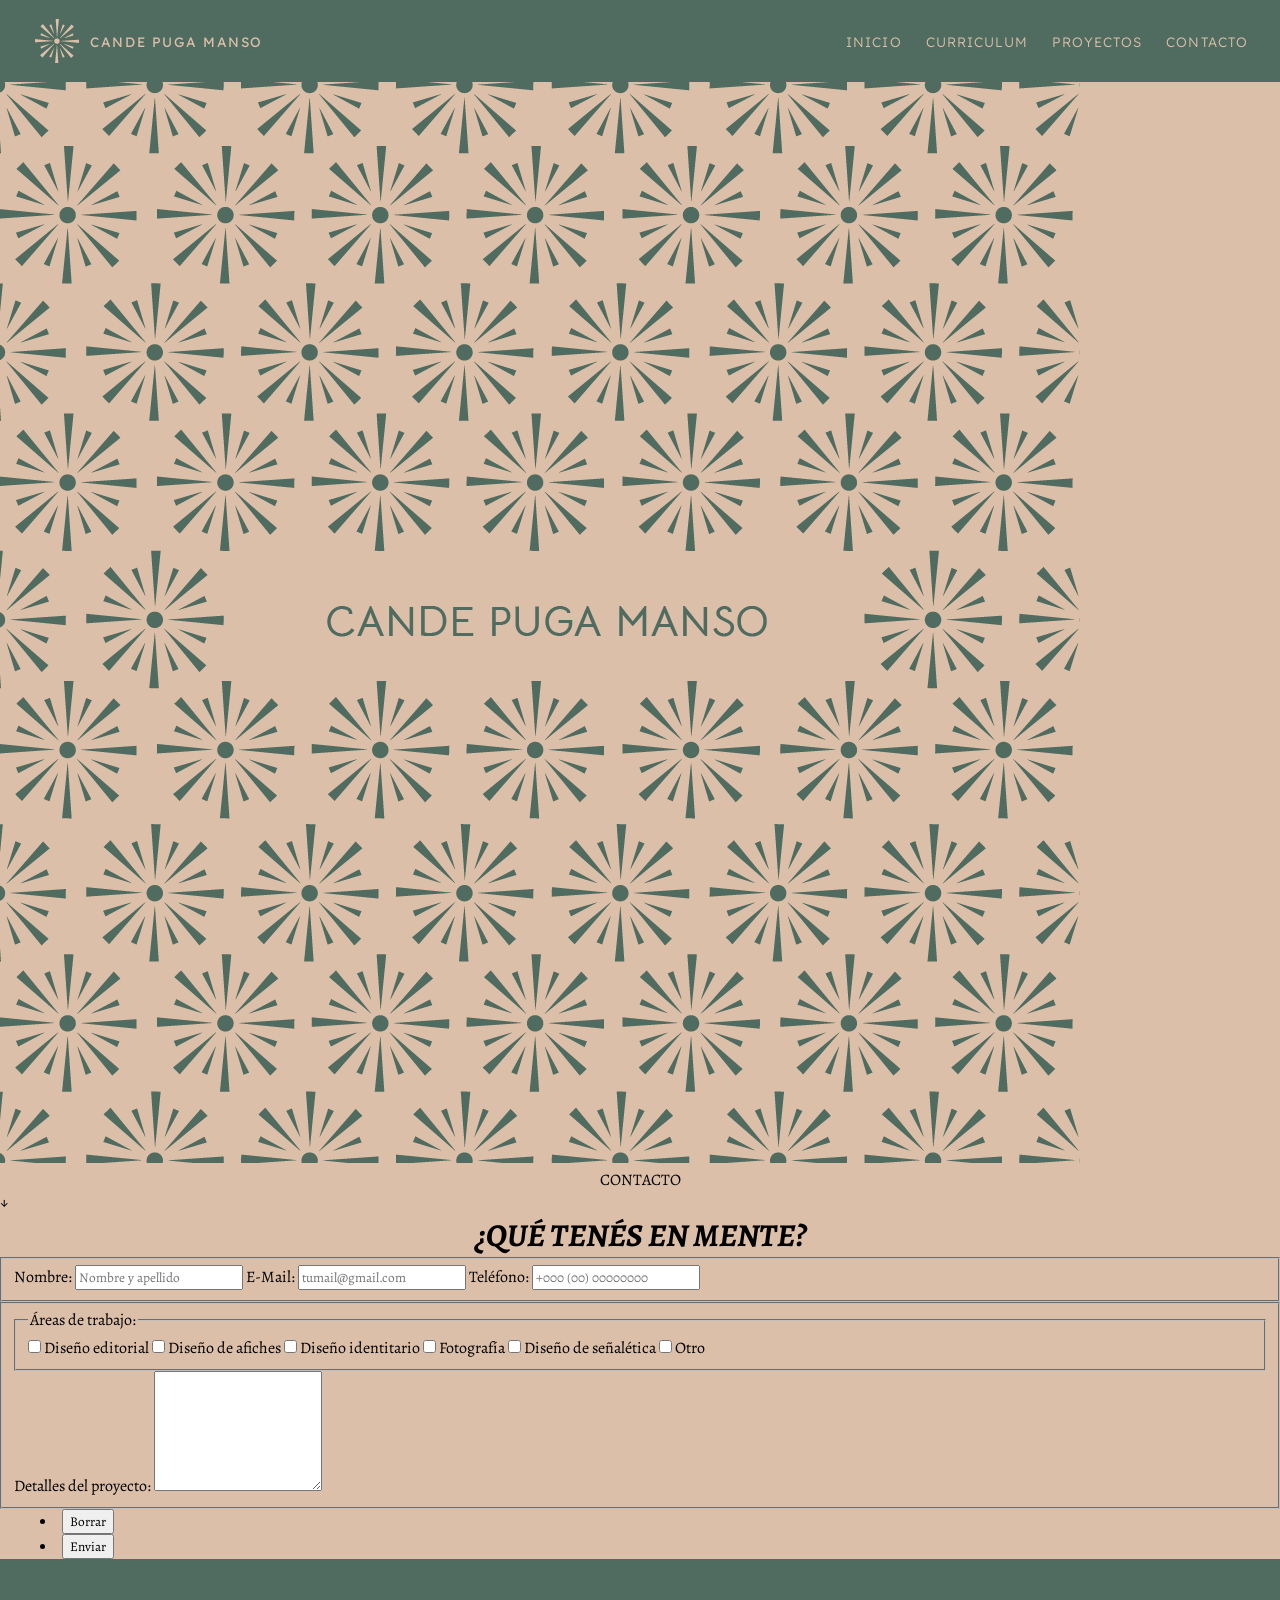
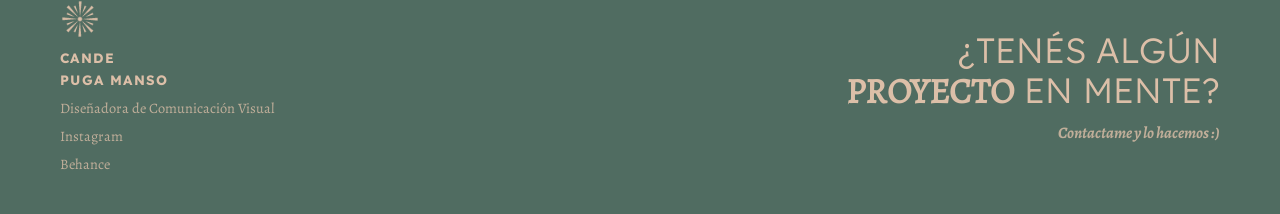
==== contacto.html @ a53de8e3 "html completos" ====
<!DOCTYPE html>
<html>

<head>
    <meta charset="utf-8" />
    <title>Contacto — Candela Puga Manso</title>
    <link rel="stylesheet" href="estilos.css">
    <link rel="icon" href="img/logo_cande_puga_manso.png">
</head>

<body>
    <header>
        <a href="index.html" class="logo">
            <img src="img/logo_cande_puga_manso_trama.png" alt="Logo de Candela Puga Manso" />
            <span>CANDE PUGA MANSO</span>
        </a>
        <nav>
            <a href="inicio.html">INICIO</a>
            <a href="curriculum.html">CURRICULUM</a>
            <a href="proyectos.html">PROYECTOS</a>
            <a href="contacto.html">CONTACTO</a>
        </nav>
    </header>

    <main>

        <section id="hero-contacto">
            <img src="img/textura_y_nombre.png" alt="Contacto" class="hero-contacto-img" />
            <p>CONTACTO</p>
            <span class="flecha">↓</span>
        </section>

        <section id="formulario">
            <h2>¿QUÉ TENÉS EN MENTE?</h2>

            <form>
                <fieldset id="datos-personales">
                    <label for="nombre">Nombre:
                        <input type="text" id="nombre" name="nombre" placeholder="Nombre y apellido" />
                    </label>
                    <label for="email">E-Mail:
                        <input type="email" id="email" name="email" placeholder="tumail@gmail.com" />
                    </label>
                    <label for="telefono">Teléfono:
                        <input type="tel" id="telefono" name="telefono" placeholder="+000 (00) 00000000" />
                    </label>
                </fieldset>

                <fieldset id="areas-y-detalles">
                    <fieldset id="areas">
                        <legend>Áreas de trabajo:</legend>
                        <label><input type="checkbox" name="area" value="editorial"> Diseño editorial</label>
                        <label><input type="checkbox" name="area" value="afiches"> Diseño de afiches</label>
                        <label><input type="checkbox" name="area" value="identidad"> Diseño identitario</label>
                        <label><input type="checkbox" name="area" value="fotografia"> Fotografía</label>
                        <label><input type="checkbox" name="area" value="senaletica"> Diseño de señalética</label>
                        <label><input type="checkbox" name="area" value="otro"> Otro</label>
                    </fieldset>

                    <label for="detalles">Detalles del proyecto:
                        <textarea id="detalles" name="detalles" rows="6"></textarea>
                    </label>
                </fieldset>

                <menu>
                    <li><button type="reset">Borrar</button></li>
                    <li><button type="submit">Enviar</button></li>
                </menu>
            </form>
        </section>

    </main>

    <footer>
        <section class="footer-bio">
            <img src="img/logo_cande_puga_manso_trama.png" alt="Logo" />
            <strong>CANDE<br>PUGA MANSO</strong>
            <p>Diseñadora de Comunicación Visual</p>
            <a href="https://www.instagram.com/yo.brillito/" target="_blank" rel="noopener">Instagram</a>
            <a href="https://www.behance.net/candepm" target="_blank" rel="noopener">Behance</a>
        </section>
        <section class="footer-cta">
            <p class="footer-cta-texto">¿TENÉS ALGÚN <strong>PROYECTO</strong> EN MENTE?</p>
            <p class="footer-cta-sub">Contactame y lo hacemos :)</p>
        </section>
    </footer>

</body>

</html>
---- estilos.css ----
/* CSS DOCUMENT */
@charset "UTF-8";

/* ---- FUENTES ---- */
@font-face {
    font-family: "Alegreya Reg";
    src: url(fuentes/Alegreya-VariableFont_wght.ttf) format(truetype);
    font-weight: normal;
    font-style: normal;
}

@font-face {
    font-family: "Alegreya Italic";
    src: url(fuentes/Alegreya-Italic-VariableFont_wght.ttf) format(truetype);
    font-weight: bold;
    font-style: italic;
}

@font-face {
    font-family: "Lexend";
    src: url(fuentes/Lexend-VariableFont_wght.ttf) format(truetype);
    font-weight: 100 900;
    font-style: normal;
}

/* ---- GENERAL ---- */
* {
    font-family: 'Alegreya Reg', serif;
    margin: 0;
    max-width: 1920px;
    box-sizing: border-box;
}

body {
    background-color: rgb(220, 191, 168);
    margin: 0;
}

h1 {
    font-family: 'Lexend', sans-serif;
    color: rgb(54, 73, 65);
    font-size: 3rem;
    text-align: center;
}

h2, h3 {
    font-family: 'Alegreya Italic', serif;
    text-wrap-style: balance;
    text-align: center;
}

h2 { font-size: 2rem; }

p {
    font-size: 1rem;
    text-wrap-style: balance;
    text-align: center;
}

hr {
    border: none;
    border-top: 2px solid rgb(220, 191, 168);
    opacity: 0.4;
    width: 30px;
    margin: 0;
}

/* ---- INDEX ---- */
body.page-index {
    display: flex;
    align-items: center;
    justify-content: center;
    min-height: 100vh;
    margin: 0;
    background-color: rgb(80, 108, 97);
}

.splash {
    display: flex;
    flex-direction: column;
    align-items: center;
    gap: 1rem;
    text-align: center;
}

.splash svg {
    width: 100px;
    height: 100px;
}

.splash p {
    font-family: 'Lexend', sans-serif;
    color: rgb(220, 191, 168);
    letter-spacing: 0.15em;
    font-size: 0.85rem;
}

.splash__divider {
    width: 200px;
    height: 3px;
    background-color: rgb(220, 191, 168);
    opacity: 0.4;
}

.splash__link {
    font-family: 'Lexend', sans-serif;
    color: rgb(220, 191, 168);
    letter-spacing: 0.15em;
    font-size: 0.85rem;
    text-decoration: none;
    font-weight: 300;
    transition: font-weight 0.1s;
}

.splash__link:hover {
    font-weight: 700;
}

/* ---- HEADER ---- */
header {
    display: flex;
    align-items: center;
    justify-content: space-between;
    padding: 16px 32px;
    background-color: rgb(80, 108, 97);
    color: rgb(220, 191, 168);
    font-family: 'Lexend', sans-serif;
    max-width: 100%;
}

.logo {
    display: flex;
    align-items: center;
    gap: 8px;
    text-decoration: none;
    color: rgb(220, 191, 168);
}

.logo img {
    width: 50px;
    height: 50px;
    object-fit: contain;
}

.logo span {
    font-family: 'Lexend', sans-serif;
    font-size: 0.85rem;
    letter-spacing: 0.12em;
}

nav {
    display: flex;
    gap: 24px;
}

nav a {
    text-decoration: none;
    color: rgb(220, 191, 168);
    font-family: 'Lexend', sans-serif;
    font-size: 0.85rem;
    letter-spacing: 0.08em;
    font-weight: 300;
    transition: font-weight 0.1s;
}

nav a:hover {
    font-weight: 700;
}

/* ---- HERO CARRUSEL ---- */
#hero {
    position: relative;
    width: 100%;
    max-width: 100%;
    height: calc(100vh - 82px);
    overflow: hidden;
}

.slide {
    position: absolute;
    top: 0;
    left: 0;
    width: 100%;
    height: 100%;
    object-fit: cover;
    opacity: 0;
    transition: opacity 0.6s ease;
    max-width: none;
}

.slide.activo {
    opacity: 1;
}

.carrusel-btn {
    position: absolute;
    top: 50%;
    transform: translateY(-50%);
    background: rgba(80, 108, 97, 0.6);
    color: rgb(220, 191, 168);
    border: none;
    font-size: 1.5rem;
    padding: 14px 18px;
    cursor: pointer;
    transition: background 0.2s;
    z-index: 10;
}

.carrusel-btn:hover {
    background: rgba(80, 108, 97, 0.9);
}

.carrusel-btn.prev { left: 20px; }
.carrusel-btn.next { right: 20px; }

/* ---- FOOTER ---- */
footer {
    display: flex;
    justify-content: space-between;
    align-items: center;
    padding: 40px 60px;
    background-color: rgb(80, 108, 97);
    max-width: 100%;
    gap: 40px;
}

.footer-bio {
    display: flex;
    flex-direction: column;
    gap: 8px;
    max-width: 260px;
}

.footer-bio img {
    width: 40px;
    height: 40px;
    object-fit: contain;
}

.footer-bio strong {
    font-family: 'Lexend', sans-serif;
    color: rgb(220, 191, 168);
    font-size: 0.85rem;
    letter-spacing: 0.1em;
    line-height: 1.6;
    display: block;
}

.footer-bio p {
    font-family: 'Alegreya Reg', serif;
    color: rgb(220, 191, 168);
    font-size: 0.9rem;
    text-align: left;
    opacity: 0.8;
}

.footer-bio a {
    color: rgb(220, 191, 168);
    text-decoration: none;
    font-family: 'Alegreya Reg', serif;
    font-size: 0.9rem;
    opacity: 0.8;
}

.footer-bio a:hover {
    opacity: 1;
    text-decoration: underline;
}

.footer-cta {
    text-align: right;
    max-width: 420px;
}

.footer-cta-texto {
    font-family: 'Lexend', sans-serif;
    color: rgb(220, 191, 168);
    font-size: 2.2rem;
    font-weight: 300;
    line-height: 1.15;
    text-align: right;
    text-wrap-style: balance;
}

.footer-cta-texto strong {
    font-weight: 700;
}

.footer-cta-sub {
    font-family: 'Alegreya Italic', serif;
    color: rgb(220, 191, 168);
    font-size: 1rem;
    opacity: 0.8;
    margin-top: 10px;
    text-align: right;
}

/* ---- CURRICULUM ---- */
#sobre-mi-curriculum {
    display: grid;
    grid-template-columns: 1fr 1fr;
    min-height: 60vh;
}

#sobre-mi-curriculum img {
    width: 100%;
    height: 100%;
    object-fit: cover;
    object-position: center top;
    display: block;
    max-width: none;
}

#sobre-mi-curriculum article {
    background-color: rgb(80, 108, 97);
    padding: 60px 50px;
    display: flex;
    flex-direction: column;
    justify-content: center;
    gap: 20px;
}

#sobre-mi-curriculum h2 {
    font-family: 'Lexend', sans-serif;
    color: rgb(220, 191, 168);
    font-size: 3rem;
    font-weight: 300;
    line-height: 1.2;
    text-align: left;
}

#sobre-mi-curriculum h2 strong {
    font-weight: 700;
}

#sobre-mi-curriculum p {
    font-family: 'Alegreya Italic', serif;
    color: rgb(220, 191, 168);
    font-size: 1.3rem;
    line-height: 1.7;
    text-align: left;
    opacity: 0.9;
}

#curriculum-info {
    display: grid;
    grid-template-columns: 1fr 1fr 1fr;
    background-color: rgb(80, 108, 97);
    padding: 60px;
    gap: 40px;
}

#curriculum-info article {
    display: flex;
    flex-direction: column;
    gap: 12px;
    margin: 0;
}

#curriculum-info h3 {
    font-family: 'Lexend', sans-serif;
    color: rgb(220, 191, 168);
    font-size: 1.2rem;
    font-weight: 700;
    letter-spacing: 0.12em;
    text-align: left;
    margin: 0;
}

#curriculum-info hr {
    border: none;
    border-top: 2px solid rgb(220, 191, 168);
    opacity: 0.4;
    width: 30px;
    margin: 0;
}

#curriculum-info hr.larga {
    width: 100%;
    opacity: 0.3;
}

#curriculum-info strong {
    font-family: 'Alegreya Italic', serif;
    color: rgb(220, 191, 168);
    font-size: 1.15rem;
    display: block;
    margin: 0;
}

#curriculum-info p {
    font-family: 'Alegreya Reg', serif;
    color: rgb(220, 191, 168);
    font-size: 1.05rem;
    text-align: left;
    opacity: 0.8;
    line-height: 1.6;
    margin: 0;
}
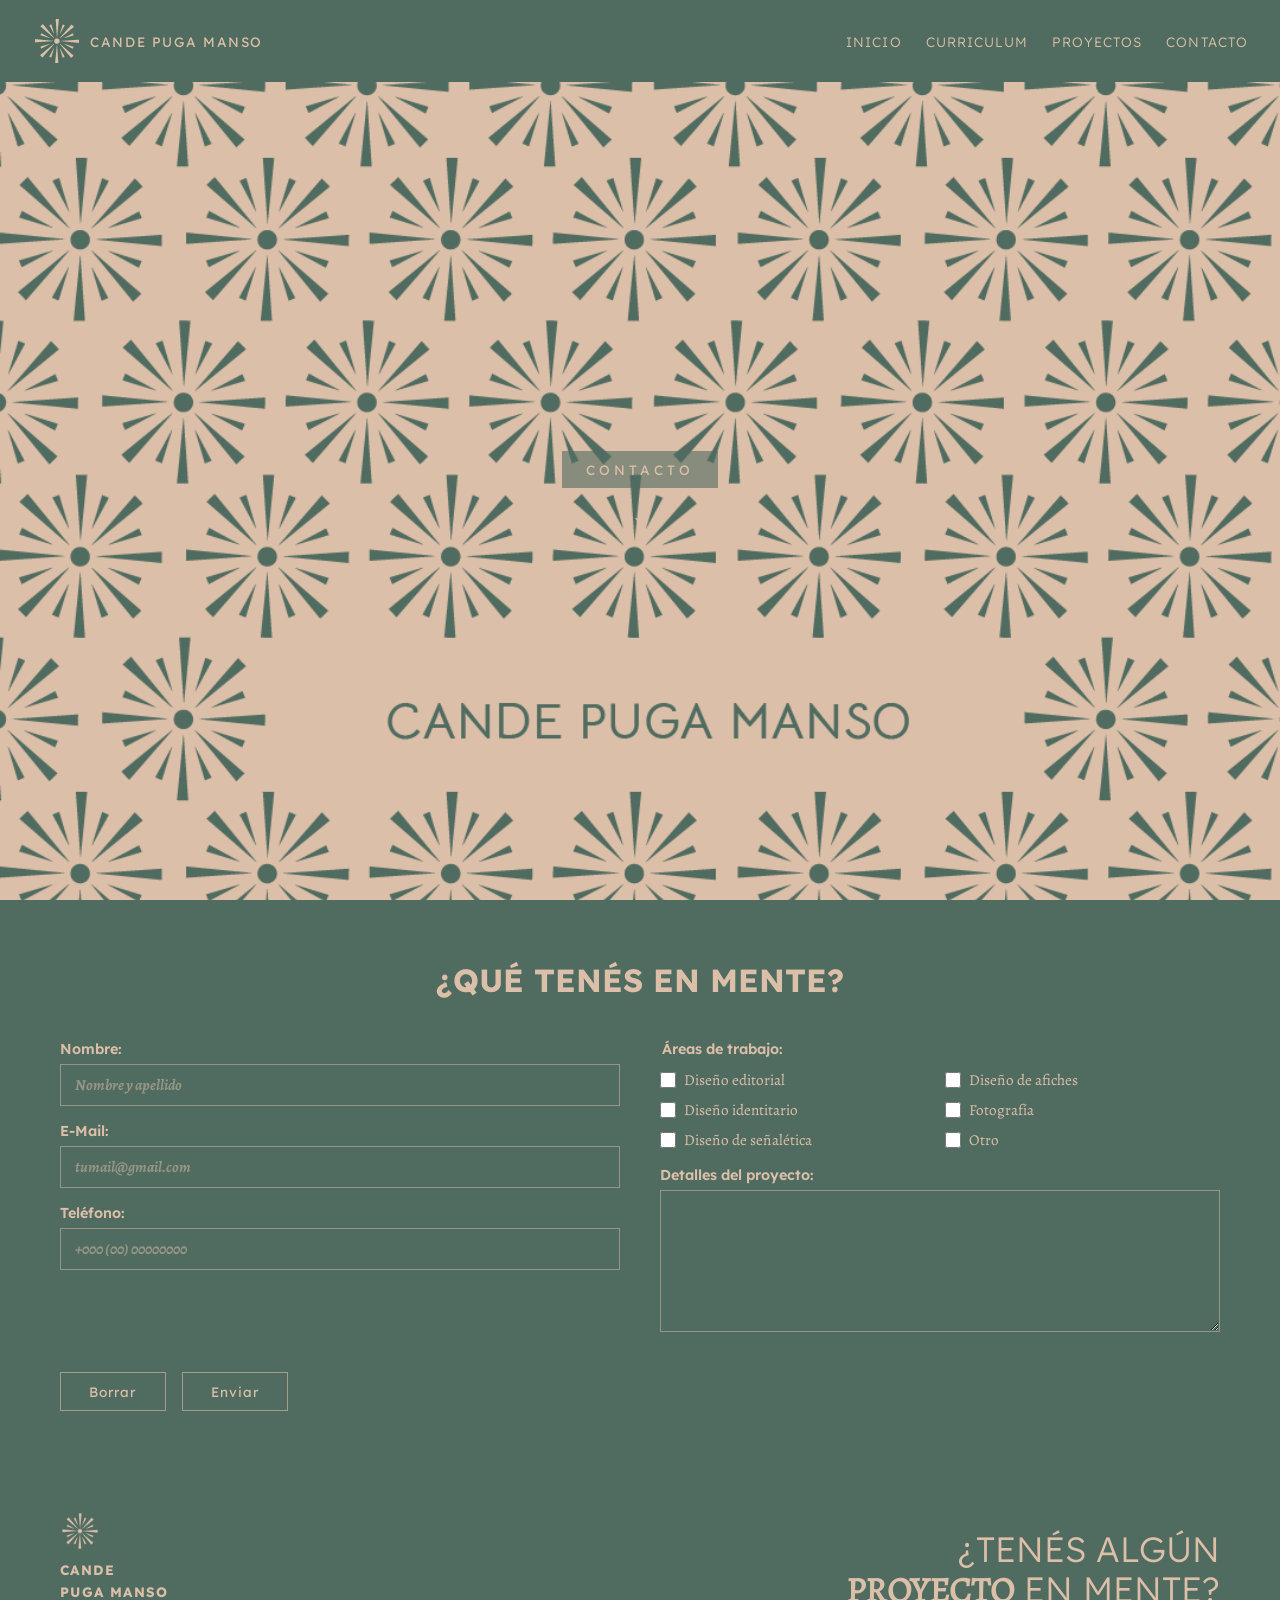
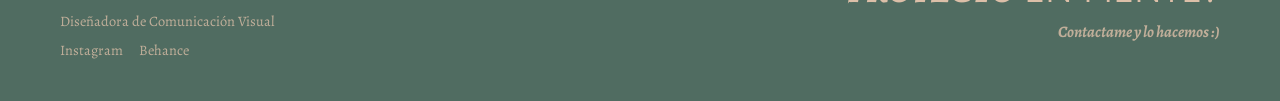
==== commit f59f275f: "cambios en footer" ====
--- a/contacto.html
+++ b/contacto.html
@@ -76,8 +76,10 @@
             <img src="img/logo_cande_puga_manso_trama.png" alt="Logo" />
             <strong>CANDE<br>PUGA MANSO</strong>
             <p>Diseñadora de Comunicación Visual</p>
-            <a href="https://www.instagram.com/yo.brillito/" target="_blank" rel="noopener">Instagram</a>
-            <a href="https://www.behance.net/candepm" target="_blank" rel="noopener">Behance</a>
+            <ul>
+                <li><a href="https://www.instagram.com/yo.brillito/" target="_blank" rel="noopener">Instagram</a></li>
+                <li><a href="https://www.behance.net/candepm" target="_blank" rel="noopener">Behance</a></li>
+            </ul>
         </section>
         <section class="footer-cta">
             <p class="footer-cta-texto">¿TENÉS ALGÚN <strong>PROYECTO</strong> EN MENTE?</p>
@@ -87,4 +89,4 @@
 
 </body>
 
-</html>
+</html>
--- a/estilos.css
+++ b/estilos.css
@@ -295,6 +295,14 @@
     text-align: right;
 }
 
+.footer-bio ul {
+    list-style: none;
+    padding: 0;
+    margin: 0;
+    display: flex;
+    gap: 16px;
+}
+
 /* ---- CURRICULUM ---- */
 #sobre-mi-curriculum {
     display: grid;
@@ -323,7 +331,7 @@
 #sobre-mi-curriculum h2 {
     font-family: 'Lexend', sans-serif;
     color: rgb(220, 191, 168);
-    font-size: 3rem;
+    font-size: 2.2rem;
     font-weight: 300;
     line-height: 1.2;
     text-align: left;
@@ -336,7 +344,7 @@
 #sobre-mi-curriculum p {
     font-family: 'Alegreya Italic', serif;
     color: rgb(220, 191, 168);
-    font-size: 1.3rem;
+    font-size: 1.1rem;
     line-height: 1.7;
     text-align: left;
     opacity: 0.9;
@@ -397,3 +405,306 @@
     line-height: 1.6;
     margin: 0;
 }
+
+/* ---- PROYECTOS ---- */
+#hero-proyectos {
+    position: relative;
+    width: 100%;
+    max-width: 100%;
+    height: calc(100vh - 82px);
+    overflow: hidden;
+    display: flex;
+    align-items: center;
+    justify-content: center;
+}
+
+.hero-gif {
+    position: absolute;
+    top: 0;
+    left: 0;
+    width: 100%;
+    height: 100%;
+    object-fit: cover;
+    max-width: none;
+}
+
+.hero-proyectos-texto {
+    position: relative;
+    z-index: 2;
+    display: flex;
+    flex-direction: column;
+    align-items: center;
+    gap: 12px;
+    color: rgb(220, 191, 168);
+}
+
+.hero-proyectos-texto p {
+    font-family: 'Lexend', sans-serif;
+    font-size: 0.85rem;
+    letter-spacing: 0.3em;
+    color: rgb(220, 191, 168);
+    background-color: rgba(80, 108, 97, 0.6);
+    padding: 10px 24px;
+}
+
+.flecha {
+    font-size: 1.5rem;
+    color: rgb(220, 191, 168);
+    animation: bajar 1.2s ease-in-out infinite;
+}
+
+@keyframes bajar {
+    0%, 100% { transform: translateY(0); }
+    50%       { transform: translateY(8px); }
+}
+
+/* GALERÍA */
+#galeria {
+    display: grid;
+    grid-template-columns: repeat(3, 1fr);
+    grid-auto-rows: 300px;
+    gap: 6px;
+    padding: 6px;
+    background-color: rgb(220, 191, 168);
+    max-width: 100%;
+}
+
+#galeria img {
+    width: 100%;
+    height: 100%;
+    object-fit: cover;
+    display: block;
+    cursor: pointer;
+    max-width: none;
+    transition: opacity 0.2s;
+}
+
+#galeria img:hover {
+    opacity: 0.85;
+}
+
+/* imagen grande que ocupa dos filas */
+#galeria img:nth-child(3) {
+    grid-row: span 2;
+}
+
+/* LIGHTBOX */
+#lightbox {
+    display: none;
+    position: fixed;
+    inset: 0;
+    background: rgba(0, 0, 0, 0.85);
+    z-index: 1000;
+    align-items: center;
+    justify-content: center;
+}
+
+#lightbox.activo {
+    display: flex;
+}
+
+#lightbox-img {
+    max-width: 90vw;
+    max-height: 90vh;
+    object-fit: contain;
+    max-width: none;
+}
+
+#lightbox-cerrar {
+    position: absolute;
+    top: 24px;
+    right: 32px;
+    background: none;
+    border: none;
+    color: rgb(220, 191, 168);
+    font-size: 2rem;
+    cursor: pointer;
+    line-height: 1;
+}
+
+/* ---- CONTACTO ---- */
+#hero-contacto {
+    position: relative;
+    width: 100%;
+    max-width: 100%;
+    height: calc(100vh - 82px);
+    overflow: hidden;
+    display: flex;
+    flex-direction: column;
+    align-items: center;
+    justify-content: center;
+    gap: 12px;
+}
+
+.hero-contacto-img {
+    position: absolute;
+    top: 0;
+    left: 0;
+    width: 100%;
+    height: 100%;
+    object-fit: cover;
+    object-position: center top;
+    max-width: none;
+}
+
+#hero-contacto p {
+    position: relative;
+    z-index: 2;
+    font-family: 'Lexend', sans-serif;
+    font-size: 0.85rem;
+    letter-spacing: 0.3em;
+    color: rgb(220, 191, 168);
+    background-color: rgba(80, 108, 97, 0.6);
+    padding: 10px 24px;
+}
+
+#hero-contacto .flecha {
+    position: relative;
+    z-index: 2;
+}
+
+#formulario {
+    background-color: rgb(80, 108, 97);
+    padding: 60px;
+    max-width: 100%;
+}
+
+#formulario h2 {
+    font-family: 'Lexend', sans-serif;
+    color: rgb(220, 191, 168);
+    font-size: 2rem;
+    font-weight: 700;
+    text-align: center;
+    margin-bottom: 40px;
+}
+
+form {
+    display: grid;
+    grid-template-columns: 1fr 1fr;
+    gap: 40px;
+    margin: 0;
+}
+
+#datos-personales {
+    display: flex;
+    flex-direction: column;
+    gap: 16px;
+    border: none;
+    padding: 0;
+    margin: 0;
+}
+
+#areas-y-detalles {
+    display: flex;
+    flex-direction: column;
+    gap: 16px;
+    border: none;
+    padding: 0;
+    margin: 0;
+}
+
+#formulario label {
+    font-family: 'Lexend', sans-serif;
+    color: rgb(220, 191, 168);
+    font-size: 0.9rem;
+    font-weight: 600;
+    display: flex;
+    flex-direction: column;
+    gap: 6px;
+    margin: 0;
+}
+
+#formulario input[type="text"],
+#formulario input[type="email"],
+#formulario input[type="tel"],
+#formulario textarea {
+    width: 100%;
+    background: transparent;
+    border: 1px solid rgba(220, 191, 168, 0.5);
+    color: rgb(220, 191, 168);
+    font-family: 'Alegreya Italic', serif;
+    font-size: 0.95rem;
+    padding: 10px 14px;
+    outline: none;
+    transition: border-color 0.2s;
+    margin: 0;
+    max-width: none;
+    font-weight: normal;
+}
+
+#formulario input::placeholder,
+#formulario textarea::placeholder {
+    color: rgba(220, 191, 168, 0.5);
+}
+
+#formulario input:focus,
+#formulario textarea:focus {
+    border-color: rgb(220, 191, 168);
+}
+
+#formulario textarea {
+    resize: vertical;
+    min-height: 140px;
+}
+
+#areas {
+    border: none;
+    padding: 0;
+    margin: 0;
+    display: grid;
+    grid-template-columns: 1fr 1fr;
+    gap: 10px;
+}
+
+#areas legend {
+    font-family: 'Lexend', sans-serif;
+    color: rgb(220, 191, 168);
+    font-size: 0.9rem;
+    font-weight: 600;
+    margin-bottom: 12px;
+}
+
+#areas label {
+    font-family: 'Alegreya Reg', serif;
+    font-size: 0.95rem;
+    font-weight: normal;
+    display: flex;
+    flex-direction: row;
+    align-items: center;
+    gap: 8px;
+    cursor: pointer;
+}
+
+#areas input[type="checkbox"] {
+    width: 16px;
+    height: 16px;
+    accent-color: rgb(220, 191, 168);
+    cursor: pointer;
+    flex-shrink: 0;
+}
+
+menu {
+    grid-column: 1 / -1;
+    display: flex;
+    gap: 16px;
+    list-style: none;
+    padding: 0;
+    margin: 0;
+}
+
+menu button {
+    font-family: 'Lexend', sans-serif;
+    font-size: 0.85rem;
+    letter-spacing: 0.08em;
+    padding: 10px 28px;
+    border: 1px solid rgba(220, 191, 168, 0.6);
+    background: transparent;
+    color: rgb(220, 191, 168);
+    cursor: pointer;
+    transition: background 0.2s, border-color 0.2s;
+}
+
+menu button:hover {
+    background: rgba(220, 191, 168, 0.15);
+    border-color: rgb(220, 191, 168);
+}
